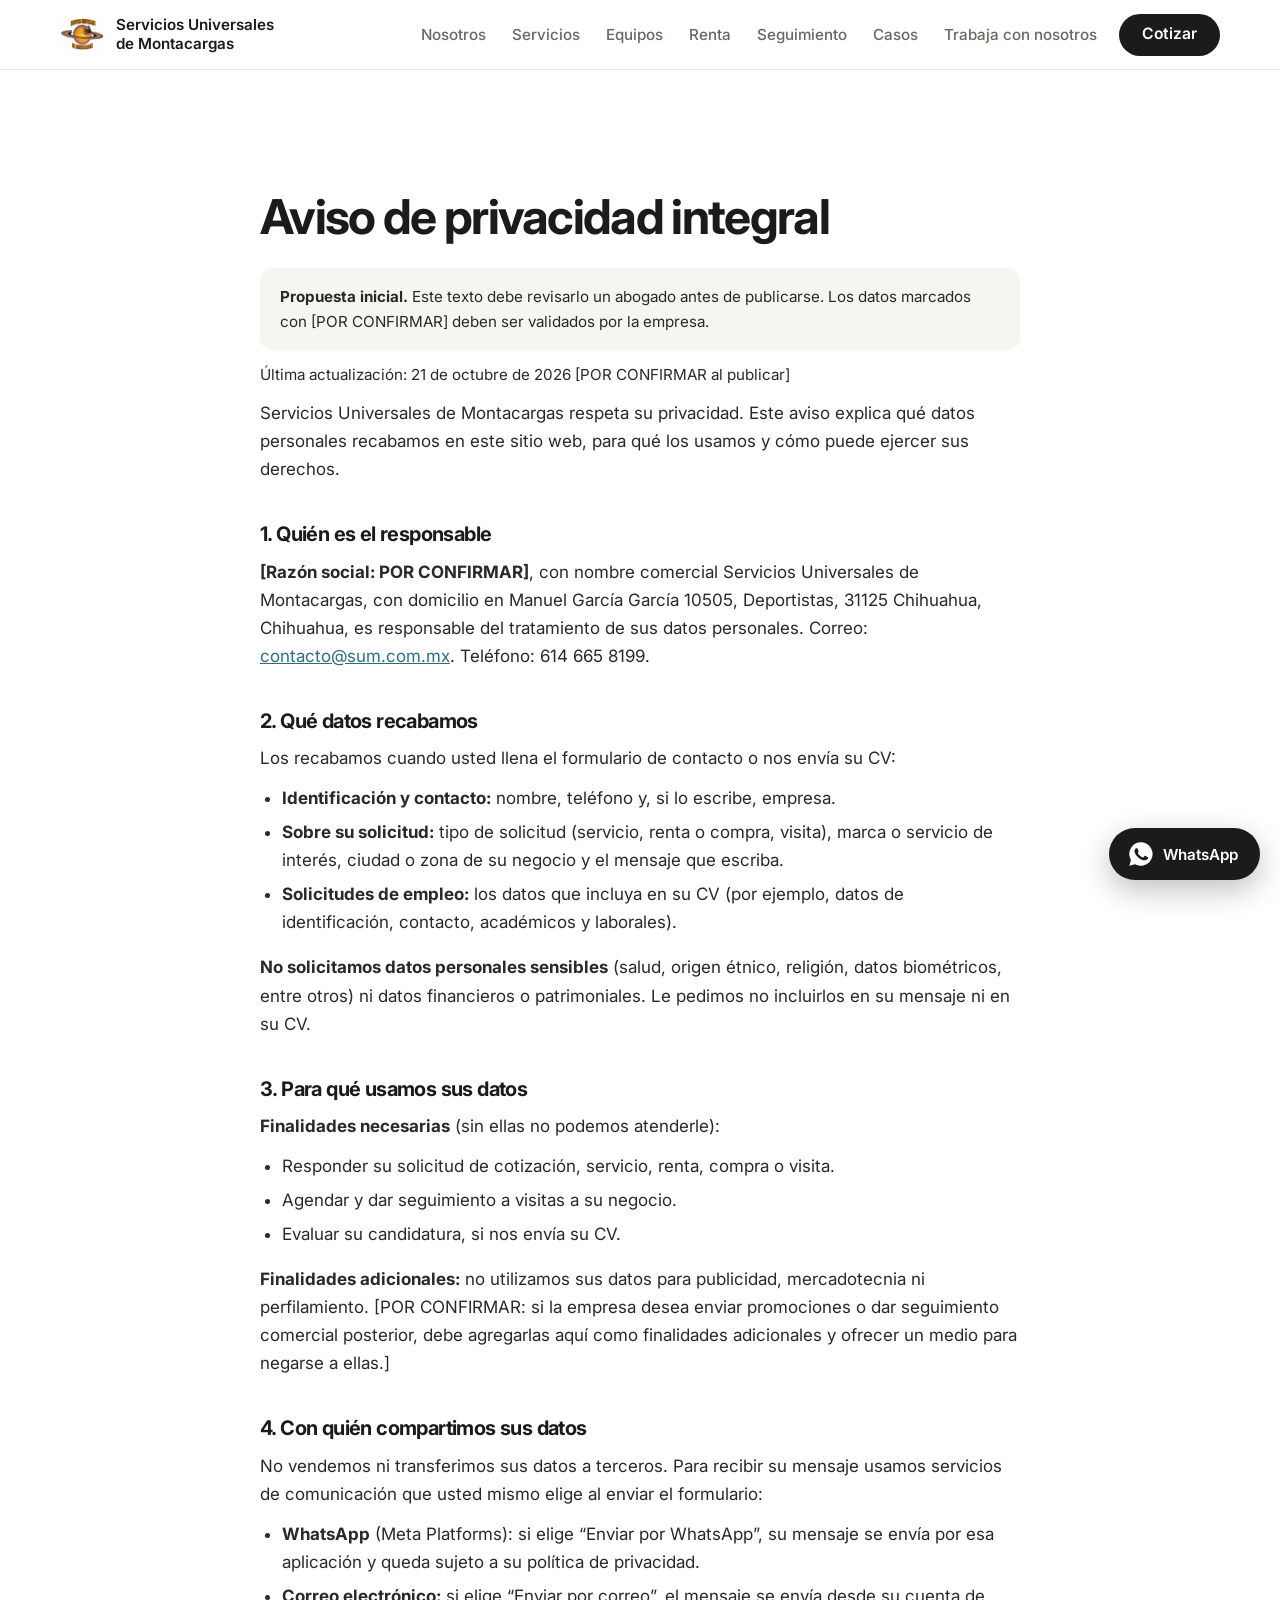
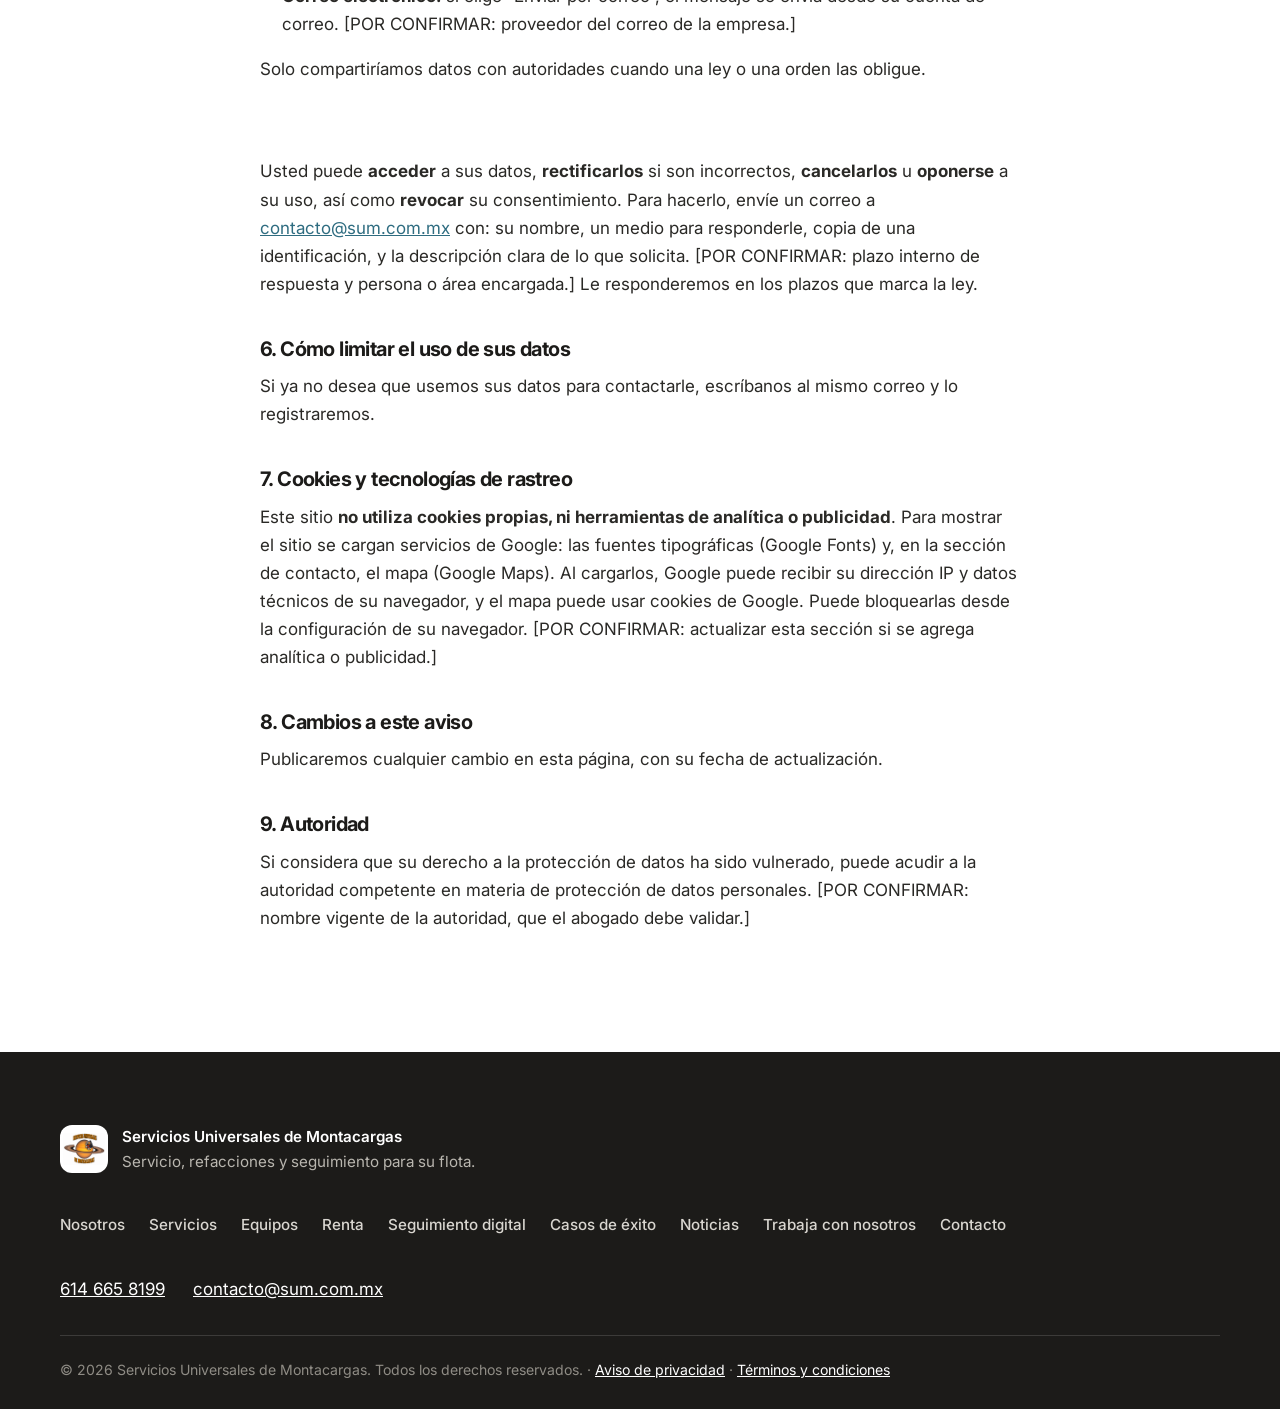
==== aviso-de-privacidad.html @ f49aa01c "Sitio de Servicios Universales de Montacargas Co-Authored-By: Claude Sonnet 5.5 <noreply@anthropic.c" ====
<!doctype html>
<html lang="es-MX">
<head>
  <meta charset="utf-8">
  <meta name="viewport" content="width=device-width, initial-scale=1">
  <title>Aviso de privacidad · Servicios Universales de Montacargas</title>
  <meta name="description" content="Aviso de privacidad">
  <meta name="theme-color" content="#2B1A0E">
  <meta name="robots" content="noindex">
  <link rel="icon" type="image/png" href="assets/favicon.png">
  <link rel="preconnect" href="https://fonts.googleapis.com">
  <link rel="preconnect" href="https://fonts.gstatic.com" crossorigin>
  <link href="https://fonts.googleapis.com/css2?family=Inter:wght@400;500;600;700;800&display=swap" rel="stylesheet">
  <link rel="stylesheet" href="styles.css">
</head>
<body>
  <a class="skip" href="#contenido">Saltar al contenido</a>

  <header class="nav" id="inicio">
    <div class="wrap nav__in">
      <a class="nav__logo" href="index.html" aria-label="Servicios Universales de Montacargas, inicio">
        <img src="assets/favicon.png" alt="" width="52" height="52">
        <span>Servicios Universales<br>de Montacargas</span>
      </a>
      <button class="nav__toggle" aria-expanded="false" aria-controls="menu">
        <span class="sr">Abrir menú</span>
        <svg width="26" height="26" viewBox="0 0 24 24" aria-hidden="true"><path d="M4 7h16M4 12h16M4 17h16" stroke="currentColor" stroke-width="2.4" stroke-linecap="round"/></svg>
      </button>
      <nav id="menu" class="nav__menu" aria-label="Principal">
        <a href="index.html#nosotros">Nosotros</a>
        <a href="index.html#servicios">Servicios</a>
        <a href="index.html#equipos">Equipos</a>
        <a href="index.html#renta">Renta</a>
        <a href="seguimiento-digital.html">Seguimiento</a>
        <a href="index.html#casos">Casos</a>
        <a href="trabaja-con-nosotros.html">Trabaja con nosotros</a>
        <a class="btn btn--accent" href="index.html#contacto">Cotizar</a>
      </nav>
    </div>
  </header>

  <main id="contenido">
    <section class="sec">
      <div class="wrap legal">
        <h1>Aviso de privacidad integral</h1>
        <p class="legal__note"><b>Propuesta inicial.</b> Este texto debe revisarlo un abogado antes de publicarse. Los datos marcados con [POR CONFIRMAR] deben ser validados por la empresa.</p>
        <p class="legal__date">Última actualización: 21 de octubre de 2026 [POR CONFIRMAR al publicar]</p>
                <p>Servicios Universales de Montacargas respeta su privacidad. Este aviso explica qué datos personales recabamos en este sitio web, para qué los usamos y cómo puede ejercer sus derechos.</p>
        <h2 class="legal__h">1. Quién es el responsable</h2>
        <p><b>[Razón social: POR CONFIRMAR]</b>, con nombre comercial Servicios Universales de Montacargas, con domicilio en Manuel García García 10505, Deportistas, 31125 Chihuahua, Chihuahua, es responsable del tratamiento de sus datos personales. Correo: <a href="mailto:contacto@sum.com.mx">contacto@sum.com.mx</a>. Teléfono: 614 665 8199.</p>
        <h2 class="legal__h">2. Qué datos recabamos</h2>
        <p>Los recabamos cuando usted llena el formulario de contacto o nos envía su CV:</p>        <ul><li><b>Identificación y contacto:</b> nombre, teléfono y, si lo escribe, empresa.</li><li><b>Sobre su solicitud:</b> tipo de solicitud (servicio, renta o compra, visita), marca o servicio de interés, ciudad o zona de su negocio y el mensaje que escriba.</li><li><b>Solicitudes de empleo:</b> los datos que incluya en su CV (por ejemplo, datos de identificación, contacto, académicos y laborales).</li></ul>        <p><b>No solicitamos datos personales sensibles</b> (salud, origen étnico, religión, datos biométricos, entre otros) ni datos financieros o patrimoniales. Le pedimos no incluirlos en su mensaje ni en su CV.</p>
        <h2 class="legal__h">3. Para qué usamos sus datos</h2>
        <p><b>Finalidades necesarias</b> (sin ellas no podemos atenderle):</p>        <ul><li>Responder su solicitud de cotización, servicio, renta, compra o visita.</li><li>Agendar y dar seguimiento a visitas a su negocio.</li><li>Evaluar su candidatura, si nos envía su CV.</li></ul>        <p><b>Finalidades adicionales:</b> no utilizamos sus datos para publicidad, mercadotecnia ni perfilamiento. [POR CONFIRMAR: si la empresa desea enviar promociones o dar seguimiento comercial posterior, debe agregarlas aquí como finalidades adicionales y ofrecer un medio para negarse a ellas.]</p>
        <h2 class="legal__h">4. Con quién compartimos sus datos</h2>
        <p>No vendemos ni transferimos sus datos a terceros. Para recibir su mensaje usamos servicios de comunicación que usted mismo elige al enviar el formulario:</p>        <ul><li><b>WhatsApp</b> (Meta Platforms): si elige “Enviar por WhatsApp”, su mensaje se envía por esa aplicación y queda sujeto a su política de privacidad.</li><li><b>Correo electrónico:</b> si elige “Enviar por correo”, el mensaje se envía desde su cuenta de correo. [POR CONFIRMAR: proveedor del correo de la empresa.]</li></ul>        <p>Solo compartiríamos datos con autoridades cuando una ley o una orden las obligue.</p>
        <h2 class="legal__h">5. Sus derechos (ARCO) y cómo ejercerlos</h2>
        <p>Usted puede <b>acceder</b> a sus datos, <b>rectificarlos</b> si son incorrectos, <b>cancelarlos</b> u <b>oponerse</b> a su uso, así como <b>revocar</b> su consentimiento. Para hacerlo, envíe un correo a <a href="mailto:contacto@sum.com.mx">contacto@sum.com.mx</a> con: su nombre, un medio para responderle, copia de una identificación, y la descripción clara de lo que solicita. [POR CONFIRMAR: plazo interno de respuesta y persona o área encargada.] Le responderemos en los plazos que marca la ley.</p>
        <h2 class="legal__h">6. Cómo limitar el uso de sus datos</h2>
        <p>Si ya no desea que usemos sus datos para contactarle, escríbanos al mismo correo y lo registraremos.</p>
        <h2 class="legal__h">7. Cookies y tecnologías de rastreo</h2>
        <p>Este sitio <b>no utiliza cookies propias, ni herramientas de analítica o publicidad</b>. Para mostrar el sitio se cargan servicios de Google: las fuentes tipográficas (Google Fonts) y, en la sección de contacto, el mapa (Google Maps). Al cargarlos, Google puede recibir su dirección IP y datos técnicos de su navegador, y el mapa puede usar cookies de Google. Puede bloquearlas desde la configuración de su navegador. [POR CONFIRMAR: actualizar esta sección si se agrega analítica o publicidad.]</p>
        <h2 class="legal__h">8. Cambios a este aviso</h2>
        <p>Publicaremos cualquier cambio en esta página, con su fecha de actualización.</p>
        <h2 class="legal__h">9. Autoridad</h2>
        <p>Si considera que su derecho a la protección de datos ha sido vulnerado, puede acudir a la autoridad competente en materia de protección de datos personales. [POR CONFIRMAR: nombre vigente de la autoridad, que el abogado debe validar.]</p>
      </div>
    </section>
  </main>

  <footer class="foot">
    <div class="wrap foot__in">
      <a class="foot__brand" href="index.html" aria-label="Volver al inicio">
        <img src="assets/favicon.png" alt="" width="56" height="56">
        <p><b>Servicios Universales de Montacargas</b><br>Servicio, refacciones y seguimiento para su flota.</p>
      </a>
      <nav aria-label="Pie de página">
        <a href="index.html#nosotros">Nosotros</a>
        <a href="index.html#servicios">Servicios</a>
        <a href="index.html#equipos">Equipos</a>
        <a href="index.html#renta">Renta</a>
        <a href="seguimiento-digital.html">Seguimiento digital</a>
        <a href="index.html#casos" data-sample>Casos de éxito</a>
        <a href="index.html#noticias" data-sample>Noticias</a>
        <a href="trabaja-con-nosotros.html">Trabaja con nosotros</a>
        <a href="index.html#contacto">Contacto</a>
      </nav>
    </div>
    <ul class="wrap foot__contact">
      <li><a data-tel href="index.html#contacto">614 665 8199</a></li>
      <li><a data-email href="index.html#contacto">contacto@sum.com.mx</a></li>
    </ul>
    <p class="wrap foot__copy">© <span id="year"></span> Servicios Universales de Montacargas. Todos los derechos reservados. · <a href="aviso-de-privacidad.html">Aviso de privacidad</a> · <a href="terminos.html">Términos y condiciones</a></p>
  </footer>

  <a data-wa class="wa" href="index.html#contacto" target="_blank" rel="noopener" aria-label="Escribir por WhatsApp">
    <svg viewBox="0 0 24 24" width="28" height="28" aria-hidden="true"><path fill="currentColor" d="M12 2a10 10 0 0 0-8.6 15.1L2 22l5-1.3A10 10 0 1 0 12 2zm5.2 14.2c-.2.6-1.2 1.2-1.7 1.2-.5.1-1 .2-3.3-.7-2.8-1.2-4.6-4-4.7-4.2-.1-.2-1.1-1.5-1.1-2.8s.7-2 .9-2.3c.2-.3.5-.3.7-.3h.5c.2 0 .4 0 .6.5l.8 2c.1.2.1.4 0 .5l-.4.6c-.1.2-.3.3-.1.6.2.3.8 1.3 1.7 2.1 1.2 1 2.1 1.3 2.4 1.5.3.1.5.1.6-.1l.9-1.1c.2-.3.4-.2.6-.1l1.9.9c.3.1.5.2.5.3.1.2.1.8-.1 1.4z"/></svg>
    <span>WhatsApp</span>
  </a>

  <script src="script.js"></script>
</body>
</html>
---- styles.css ----
/* Servicios Universales de Montacargas: minimalist theme.
   One neutral scale, one dark surface, orange as the single highlight. */
:root {
  --ink: #1C1B19;
  --text: #2A2926;
  --muted: #6A6761;
  --line: #E9E7E2;
  --bg: #FFFFFF;
  --soft: #F6F5F2;
  --brand: #EC9A3C;
  --brand-light: #F6D3A4;
  --brand-deep: #A6521B;
  --accent: #2E6C80;
  --accent-deep: #1F4D5C;
  --accent-bg: #DDEBF0;
  --field-border: #C9C5BD;
  --danger-text: #B3263F;
  --radius: 20px;
  --radius-sm: 12px;
  --shadow: 0 1px 2px rgba(28, 27, 25, .04), 0 12px 32px rgba(28, 27, 25, .06);
}

*, *::before, *::after { box-sizing: border-box; }
[hidden] { display: none !important; }
html { scroll-behavior: smooth; scroll-padding-top: 88px; }
body {
  margin: 0;
  font: 400 17px/1.65 Inter, system-ui, sans-serif;
  color: var(--text);
  background: var(--bg);
  -webkit-font-smoothing: antialiased;
}
img { max-width: 100%; height: auto; display: block; }
a { color: var(--accent); }
h1, h2, h3 { font-family: Inter, system-ui, sans-serif; font-weight: 700; line-height: 1.12; letter-spacing: -.02em; margin: 0; color: var(--ink); }
h1 { font-size: clamp(2.5rem, 6vw, 4.5rem); letter-spacing: -.035em; }
h2 { font-size: clamp(1.9rem, 3.8vw, 2.9rem); letter-spacing: -.03em; }
h3 { font-size: 1.15rem; letter-spacing: -.01em; }
p { margin: 0; }
.wrap { width: min(1160px, 100% - 48px); margin-inline: auto; }
.sr { position: absolute; width: 1px; height: 1px; overflow: hidden; clip: rect(0 0 0 0); white-space: nowrap; }
.skip { position: absolute; left: -999px; top: 8px; background: var(--ink); color: #fff; padding: 12px 16px; border-radius: 999px; z-index: 100; }
.skip:focus { left: 8px; }
:focus-visible { outline: 2px solid var(--accent); outline-offset: 3px; }

/* Buttons */
.btn {
  display: inline-flex; align-items: center; justify-content: center; gap: 8px;
  min-height: 48px; padding: 12px 26px; border-radius: 999px;
  font: 600 .98rem/1.2 Inter, sans-serif; text-decoration: none; text-align: center;
  border: 1.5px solid transparent; cursor: pointer; transition: background .2s, color .2s, border-color .2s;
}
.btn--accent { background: var(--ink); color: #fff; }
.btn--accent:hover { background: #3A3834; }
.btn--brand { background: var(--brand); color: var(--ink); }
.btn--brand:hover { background: var(--brand-light); }
.btn--ghost { background: transparent; color: var(--ink); border-color: var(--field-border); }
.btn--ghost:hover { border-color: var(--ink); }
.btn--ink { background: var(--ink); color: #fff; }
.btn--sm { min-height: 42px; padding: 8px 20px; font-size: .92rem; }
.btn--lg { min-height: 56px; padding: 14px 32px; font-size: 1.02rem; }
.btn--block { width: 100%; }

/* Top banner */
.topbar { background: var(--ink); color: #fff; }
.topbar__in { display: flex; align-items: center; justify-content: space-between; gap: 10px 24px; flex-wrap: wrap; padding-block: 10px; }
.topbar p { font-size: .9rem; line-height: 1.4; color: #D9D6D0; }
.topbar b { color: #fff; font-weight: 600; }

/* Nav */
.nav { position: sticky; top: 0; z-index: 50; background: rgba(255, 255, 255, .88); backdrop-filter: saturate(1.4) blur(14px); -webkit-backdrop-filter: saturate(1.4) blur(14px); border-bottom: 1px solid var(--line); }
.nav__in { display: flex; align-items: center; justify-content: space-between; gap: 16px; padding-block: 12px; }
.nav__logo { display: flex; align-items: center; gap: 12px; text-decoration: none; color: var(--ink); font: 600 .95rem/1.2 Inter, sans-serif; white-space: nowrap; }
.nav__logo img { width: 44px; height: 44px; object-fit: contain; }
.nav__menu { display: flex; align-items: center; gap: 2px; }
.nav__menu a { white-space: nowrap; }
.nav__menu a:not(.btn) { color: var(--muted); text-decoration: none; font-weight: 500; font-size: .95rem; padding: 10px 12px; border-radius: 999px; transition: color .2s, background .2s; }
.nav__menu a:not(.btn):hover { color: var(--ink); background: var(--soft); }
.nav__menu a[aria-current="page"]:not(.btn) { color: var(--ink); background: var(--soft); }
.nav__menu .btn { margin-left: 8px; min-height: 42px; padding: 8px 22px; }
.nav__toggle { display: none; width: 46px; height: 46px; align-items: center; justify-content: center; background: transparent; border: 1px solid var(--line); border-radius: 999px; color: var(--ink); cursor: pointer; }

/* Eyebrow */
.eyebrow { font: 600 .78rem/1 Inter, sans-serif; letter-spacing: .14em; text-transform: uppercase; color: var(--brand-deep); margin-bottom: 18px; }
.eyebrow--deep { color: var(--brand-deep); }
.eyebrow--light { color: var(--brand-light); }

/* Hero */
.hero { background: var(--bg); padding: 96px 0 72px; }
.hero__in { display: grid; grid-template-columns: minmax(0, 1fr); gap: 72px; }
.hero__text { max-width: 52rem; min-width: 0; }
.lead { font-size: 1.25rem; color: var(--muted); margin-top: 24px; max-width: 36em; line-height: 1.55; }
.hero__cta { display: flex; flex-wrap: wrap; gap: 12px; margin-top: 36px; }

/* Client logos carousel (endless marquee) */
.car { min-width: 0; }
.car__title { font: 500 .85rem/1 Inter, sans-serif; color: var(--muted); margin-bottom: 20px; }
.car__frame { overflow: hidden; -webkit-mask-image: linear-gradient(90deg, transparent, #000 8%, #000 92%, transparent); mask-image: linear-gradient(90deg, transparent, #000 8%, #000 92%, transparent); }
.car__track { list-style: none; margin: 0; padding: 0; display: flex; width: max-content; animation: car-scroll 40s linear infinite; }
.car__item { flex: none; width: 220px; height: 96px; display: grid; place-items: center; padding: 8px 28px; }
.car__item img { max-height: 72px; max-width: 100%; width: auto; object-fit: contain; }
@keyframes car-scroll { to { transform: translateX(-50%); } }

/* Sections */
.sec { padding: 120px 0; }
.sec--tint { background: var(--soft); }
.sec--accent { background: var(--accent-deep); color: #fff; }
.sec--accent h1, .sec--accent h2 { color: #fff; }
.sec--ink { background: var(--ink); color: #fff; }
.sec--ink h2 { color: #fff; }
.sec__intro { margin-top: 18px; color: var(--muted); max-width: 40em; font-size: 1.1rem; }
.sec--accent .sec__intro, .sec--ink .sec__intro { color: #D9D6D0; }
.page-hero { padding-block: 112px; }
.page-hero h1 { margin-bottom: 20px; }

/* Cards */
.cards { display: grid; grid-template-columns: repeat(3, 1fr); gap: 20px; margin-top: 56px; }
.cards--3 { grid-template-columns: repeat(3, 1fr); }
.cards--4 { grid-template-columns: repeat(4, 1fr); }
.card { background: var(--soft); border-radius: var(--radius); padding: 32px; display: flex; flex-direction: column; gap: 12px; }
.sec--tint .card { background: var(--bg); }
.card p { color: var(--muted); font-size: 1rem; }
.card__ico { width: 48px; height: 48px; border-radius: 50%; background: var(--bg); color: var(--ink); display: grid; place-items: center; margin-bottom: 8px; box-shadow: 0 0 0 1px var(--line); }
.sec--tint .card__ico { background: var(--soft); }
.card__ico svg { width: 24px; height: 24px; }
.card--cta { background: var(--ink); justify-content: center; align-items: flex-start; }
.sec--tint .card--cta { background: var(--ink); }
.card--cta h3 { color: #fff; }
.card--cta p { color: #D9D6D0; }
.card--cta .btn { background: #fff; color: var(--ink); margin-top: 8px; }
.card__link { margin-top: auto; padding-top: 8px; font-weight: 600; font-size: .95rem; color: var(--ink); text-decoration: none; }
.card__link:hover { color: var(--brand-deep); }

.steps { list-style: none; padding: 0; margin: 56px 0 0; display: grid; grid-template-columns: repeat(3, 1fr); gap: 20px; }
.steps li { background: var(--bg); border-radius: var(--radius); padding: 32px; }
.sec:not(.sec--tint) .steps li { background: var(--soft); }
.steps h3 { margin-top: 4px; }
.steps p { color: var(--muted); margin-top: 8px; font-size: 1rem; }
.steps__n { display: inline-grid; place-items: center; width: 40px; height: 40px; border-radius: 50%; background: var(--ink); color: #fff; font: 600 1rem Inter, sans-serif; margin-bottom: 20px; }

.split { display: grid; grid-template-columns: 1.1fr .9fr; gap: 72px; align-items: center; }
.ticks { list-style: none; padding: 0; margin: 28px 0 0; display: grid; gap: 14px; }
.ticks li { padding-left: 34px; position: relative; font-weight: 500; }
.ticks li::before { content: ""; position: absolute; left: 0; top: 2px; width: 22px; height: 22px; border-radius: 50%; background: var(--brand) url("data:image/svg+xml,%3Csvg xmlns='http://www.w3.org/2000/svg' viewBox='0 0 24 24'%3E%3Cpath d='M6 12.5l4 4 8-9' fill='none' stroke='%231C1B19' stroke-width='3' stroke-linecap='round' stroke-linejoin='round'/%3E%3C/svg%3E") center/14px no-repeat; }
.ticks--num { counter-reset: n; }
.ticks--num li { counter-increment: n; color: #fff; }
.ticks--num li::before { content: counter(n); background-image: none; display: grid; place-items: center; color: var(--ink); font: 700 .8rem Inter, sans-serif; }

/* Phone mockup (mirrors the app's real UI) */
.phone { justify-self: center; width: 280px; background: var(--ink); border-radius: 40px; padding: 10px; box-shadow: 0 24px 60px rgba(0, 0, 0, .25); }
.phone__screen { background: var(--soft); border-radius: 31px; overflow: hidden; color: var(--text); min-height: 440px; display: flex; flex-direction: column; }
.phone__head { background: #fff; padding: 22px 18px 12px; display: flex; flex-direction: column; }
.phone__head small { color: var(--accent); font-weight: 600; font-size: .75rem; }
.phone__head b { font: 700 1.4rem Inter, sans-serif; color: var(--ink); }
.phone__row { margin: 10px 14px 0; background: #fff; border-radius: 14px; padding: 10px; display: flex; gap: 10px; align-items: center; }
.phone__row i { width: 36px; height: 36px; border-radius: 10px; background: var(--accent-bg); flex: none; }
.phone__row div { display: flex; flex-direction: column; line-height: 1.25; }
.phone__row b { font-size: .9rem; color: var(--ink); }
.phone__row small { color: var(--muted); font-size: .78rem; }
.phone__nav { margin: auto 12px 12px; background: #fff; border-radius: 18px; padding: 6px; display: grid; grid-template-columns: repeat(4, 1fr); gap: 4px; }
.phone__nav span { text-align: center; font-size: .68rem; font-weight: 600; padding: 8px 0; border-radius: 12px; color: #6B6460; }
.phone__nav .on { background: var(--accent-bg); color: var(--accent); }
.phone--sm { width: 220px; margin: 0 0 -90px; align-self: end; }
.phone--sm .phone__screen { min-height: 230px; }

/* Trust band */
.band { background: var(--ink); color: #fff; padding: 96px 0; }
.band__head h2 { color: #fff; }
.band__in { list-style: none; margin-block: 0; padding: 56px 0 0; display: grid; grid-template-columns: repeat(4, 1fr); gap: 32px; }
.band__in li { display: flex; flex-direction: column; gap: 8px; border-top: 1px solid rgba(255, 255, 255, .18); padding-top: 24px; }
.band__in strong { font: 600 1.1rem/1.3 Inter, sans-serif; color: #fff; }
.band__in span { font-size: .95rem; color: #B9B6AF; }

/* About */
.about { display: grid; grid-template-columns: 1.2fr .8fr; gap: 72px; align-items: center; }
.about .sec__intro + .sec__intro { margin-top: 16px; }
.facts { list-style: none; margin: 0; padding: 0; display: grid; gap: 14px; }
.facts li { background: var(--bg); border-radius: var(--radius); padding: 22px 26px; display: grid; grid-template-columns: 84px 1fr; align-items: center; gap: 18px; }
.facts b { font: 700 2.8rem/1 Inter, sans-serif; letter-spacing: -.03em; color: var(--ink); text-align: center; }
.facts span { color: var(--muted); font-weight: 500; line-height: 1.4; font-size: 1rem; }
.mvv { display: grid; grid-template-columns: repeat(3, 1fr); gap: 20px; margin-top: 88px; }
.mvv article { background: var(--bg); border-radius: var(--radius); padding: 32px; }
.mvv p, .mvv li { color: var(--muted); margin-top: 10px; font-size: 1rem; }
.mvv ul { margin: 0; padding-left: 20px; }

/* Brands */
.prods { display: grid; grid-template-columns: repeat(4, 1fr); gap: 20px; margin-top: 56px; }
.prod { background: var(--soft); border-radius: var(--radius); overflow: hidden; display: flex; flex-direction: column; }
.prod__media { aspect-ratio: 4 / 3; background: var(--line); display: grid; place-items: center; overflow: hidden; }
.prod__media img { width: 100%; height: 100%; object-fit: cover; }
.prod__ph { display: grid; place-items: center; gap: 8px; color: var(--muted); font-size: .85rem; font-weight: 500; text-align: center; padding: 12px; }
.prod__ph svg { width: 64px; height: 64px; color: var(--field-border); }
.prod__body { padding: 22px; display: flex; flex-direction: column; gap: 12px; flex: 1; }
.prod__body p { color: var(--muted); font-size: .95rem; }
.prod__body .btn { margin-top: auto; background: var(--bg); color: var(--ink); border-color: var(--line); }
.prod__body .btn:hover { border-color: var(--ink); }
.prod--cta { background: var(--ink); }
.prod--cta h3 { color: #fff; }
.prod--cta p { color: #D9D6D0; }
.prod--cta .btn { background: #fff; border-color: #fff; }

.fit { margin-top: 20px; display: grid; grid-template-columns: auto 1fr auto; gap: 20px 32px; align-items: center; background: var(--ink); color: #fff; padding: 36px 40px; border-radius: 28px; }
.fit__ico { width: 56px; height: 56px; border-radius: 50%; display: grid; place-items: center; background: var(--brand); color: var(--ink); }
.fit__ico svg { width: 30px; height: 30px; }
.fit__text { font: 600 clamp(1.25rem, 2.6vw, 1.75rem)/1.3 Inter, sans-serif; letter-spacing: -.02em; }
.fit__text em { font-style: normal; color: var(--brand); }

/* Seguimiento: anuncio en el inicio */
.sec--promo { padding-block: 40px 120px; }
.promo { display: grid; grid-template-columns: 1fr auto; gap: 32px; align-items: center; background: var(--accent-deep); color: #fff; text-decoration: none; padding: 56px 64px; border-radius: 32px; overflow: hidden; transition: background .2s; }
.promo:hover { background: #18404D; }
.promo h2 { color: #fff; }
.promo p:not(.eyebrow) { margin: 16px 0 28px; max-width: 34em; color: #D5E4EA; }
.visit-cta { margin-top: 56px; display: flex; align-items: center; justify-content: space-between; gap: 20px; flex-wrap: wrap; background: var(--soft); border-radius: var(--radius); padding: 28px 32px; }

/* Posts, jobs, map */
.grid3 { display: grid; grid-template-columns: repeat(3, 1fr); gap: 20px; margin-top: 56px; }
.post { background: var(--soft); border-radius: var(--radius); overflow: hidden; display: flex; flex-direction: column; }
.sec--tint .post { background: var(--bg); }
.post__img { aspect-ratio: 16 / 9; background: linear-gradient(135deg, var(--accent-bg), var(--brand-light)); }
.post__body { padding: 26px; display: flex; flex-direction: column; gap: 10px; }
.post time { font-size: .85rem; font-weight: 500; color: var(--muted); }
.post p { color: var(--muted); font-size: .98rem; }
.post .result { color: var(--ink); }
.jobs { list-style: none; margin: 0; padding: 0; display: grid; gap: 12px; }
.jobs li { display: flex; flex-direction: column; background: var(--soft); border-radius: var(--radius-sm); padding: 20px 24px; }
.jobs small { color: var(--muted); }
.map { margin-top: 72px; border-radius: var(--radius); overflow: hidden; }
.map iframe { display: block; width: 100%; height: 380px; border: 0; }

/* Contact + form */
.contact { display: grid; grid-template-columns: 1fr 1fr; gap: 72px; align-items: start; }
.info { list-style: none; padding: 0; margin: 36px 0 0; display: grid; gap: 22px; }
.info li { display: flex; flex-direction: column; gap: 2px; }
.info span { font: 600 .75rem Inter, sans-serif; letter-spacing: .12em; text-transform: uppercase; color: var(--muted); }
.info b[data-hours] { white-space: pre-line; }
.info a, .info b { font-weight: 500; font-size: 1.08rem; color: var(--ink); }
.form { background: var(--bg); border-radius: 28px; padding: 36px; box-shadow: var(--shadow); display: grid; gap: 18px; }
.field label { display: block; font-weight: 500; color: var(--ink); margin-bottom: 6px; font-size: .95rem; }
.opt { font-weight: 400; color: var(--muted); }
.field input, .field select, .field textarea {
  width: 100%; font: inherit; color: var(--text); background: var(--bg);
  border: 1px solid var(--field-border); border-radius: var(--radius-sm); padding: 12px 16px; min-height: 50px;
}
.field textarea { resize: vertical; }
.field input:focus, .field select:focus, .field textarea:focus { outline: none; border-color: var(--ink); box-shadow: 0 0 0 3px var(--soft); }
.field.invalid input, .field.invalid textarea { border-color: var(--danger-text); }
.err { color: var(--danger-text); font-weight: 500; font-size: .92rem; margin-top: 6px; }
.modes { border: 0; margin: 0; padding: 0; display: grid; grid-template-columns: repeat(3, 1fr); gap: 8px; min-width: 0; }
.modes legend { font-weight: 500; color: var(--ink); margin-bottom: 8px; padding: 0; font-size: .95rem; }
.mode { position: relative; display: block; cursor: pointer; }
.mode input { position: absolute; opacity: 0; inset: 0; }
.mode span { display: flex; flex-direction: column; gap: 2px; height: 100%; padding: 14px; border: 1px solid var(--field-border); border-radius: var(--radius-sm); background: var(--bg); transition: border-color .2s, background .2s; }
.mode b { font: 600 .92rem/1.25 Inter, sans-serif; color: var(--ink); }
.mode small { font-size: .78rem; line-height: 1.3; color: var(--muted); }
.mode input:checked + span { border-color: var(--ink); background: var(--soft); box-shadow: inset 0 0 0 1px var(--ink); }
.mode input:focus-visible + span { outline: 2px solid var(--accent); outline-offset: 2px; }
.form__alt { text-align: center; color: var(--muted); font-size: .95rem; }
.form__privacy { font-size: .85rem; color: var(--muted); line-height: 1.5; }

/* Footer */
.foot { background: var(--ink); color: #fff; padding: 72px 0 28px; }
.foot__in { display: flex; justify-content: space-between; gap: 32px; flex-wrap: wrap; align-items: center; }
.foot__brand { color: inherit; text-decoration: none; display: flex; gap: 14px; align-items: center; }
.foot__brand img { width: 48px; height: 48px; object-fit: contain; background: #fff; border-radius: 12px; padding: 3px; }
.foot__brand p { font-size: .95rem; color: #B9B6AF; }
.foot__brand b { color: #fff; font-weight: 600; }
.foot nav { display: flex; gap: 6px 24px; flex-wrap: wrap; }
.foot nav a { color: #D9D6D0; text-decoration: none; font-weight: 500; font-size: .95rem; padding: 6px 0; }
.foot nav a:hover { color: #fff; }
.foot__contact { list-style: none; margin-block: 32px 0; padding: 0; display: flex; flex-wrap: wrap; gap: 8px 28px; }
.foot__contact a, .foot__copy a { color: #fff; }
.foot__copy { margin-top: 32px; padding-top: 22px; border-top: 1px solid rgba(255, 255, 255, .14); font-size: .88rem; color: #8F8C85; }

/* Floating WhatsApp */
.wa { position: fixed; right: 20px; bottom: 20px; z-index: 60; display: inline-flex; align-items: center; gap: 8px; min-height: 52px; padding: 0 22px 0 18px; border-radius: 999px; background: var(--ink); color: #fff; font: 600 .95rem Inter, sans-serif; text-decoration: none; box-shadow: 0 10px 30px rgba(28, 27, 25, .28); transition: background .2s; }
.wa:hover { background: #3A3834; }

/* Legal pages */
.legal { max-width: 760px; }
.legal h1 { margin-bottom: 24px; font-size: clamp(2rem, 4vw, 3rem); }
.legal__note { background: var(--soft); border-radius: var(--radius-sm); padding: 16px 20px; font-size: .95rem; }
.legal__date { margin-top: 16px; color: var(--muted); font-size: .95rem; }
.legal__h { font-size: 1.25rem; margin-top: 40px; }
.legal p, .legal ul { margin-top: 12px; color: var(--text); }
.legal ul { padding-left: 22px; display: grid; gap: 6px; }

/* Scroll reveal: only when JS is running */
.js .reveal { opacity: 0; transform: translateY(18px); transition: opacity .7s ease, transform .7s ease; }
.js .reveal.in { opacity: 1; transform: none; }

/* Responsive */
@media (max-width: 1180px) {
  .nav__toggle { display: inline-flex; }
  .nav__menu { display: none; position: absolute; left: 0; right: 0; top: 100%; background: #fff; flex-direction: column; align-items: stretch; gap: 2px; padding: 12px 24px 24px; border-bottom: 1px solid var(--line); box-shadow: 0 16px 32px rgba(28, 27, 25, .08); }
  .nav__menu.open { display: flex; }
  .nav__menu .btn { margin: 8px 0 0; }
}
@media (max-width: 960px) {
  .split, .contact, .about { grid-template-columns: 1fr; gap: 48px; }
  .promo { grid-template-columns: 1fr; padding: 40px 32px; }
  .phone--sm { display: none; }
  .fit { grid-template-columns: auto 1fr; padding: 28px; }
  .fit .btn { grid-column: 1 / -1; }
  .cards, .cards--3, .steps, .mvv, .grid3 { grid-template-columns: 1fr 1fr; }
  .cards--4 { grid-template-columns: 1fr 1fr; }
  .prods { grid-template-columns: 1fr 1fr; }
  .band__in { grid-template-columns: 1fr 1fr; }
  .sec { padding: 88px 0; }
}
@media (max-width: 760px) {
  .modes { grid-template-columns: 1fr; }
  .cards, .cards--3, .cards--4, .steps, .mvv, .grid3, .prods, .band__in { grid-template-columns: 1fr; }
  .car__item { width: 170px; }
  .sec { padding: 64px 0; }
  .hero { padding: 56px 0 48px; }
  .hero__in { gap: 48px; }
  .band { padding: 64px 0; }
  .form { padding: 24px; }
  .wa span { display: none; }
  .wa { padding: 0; width: 52px; justify-content: center; }
}
@media (prefers-reduced-motion: reduce) {
  html { scroll-behavior: auto; }
  .btn, .nav__menu a, .mode span { transition: none; }
  .car__frame { overflow-x: auto; -webkit-mask-image: none; mask-image: none; }
  .car__track { animation: none; }
}
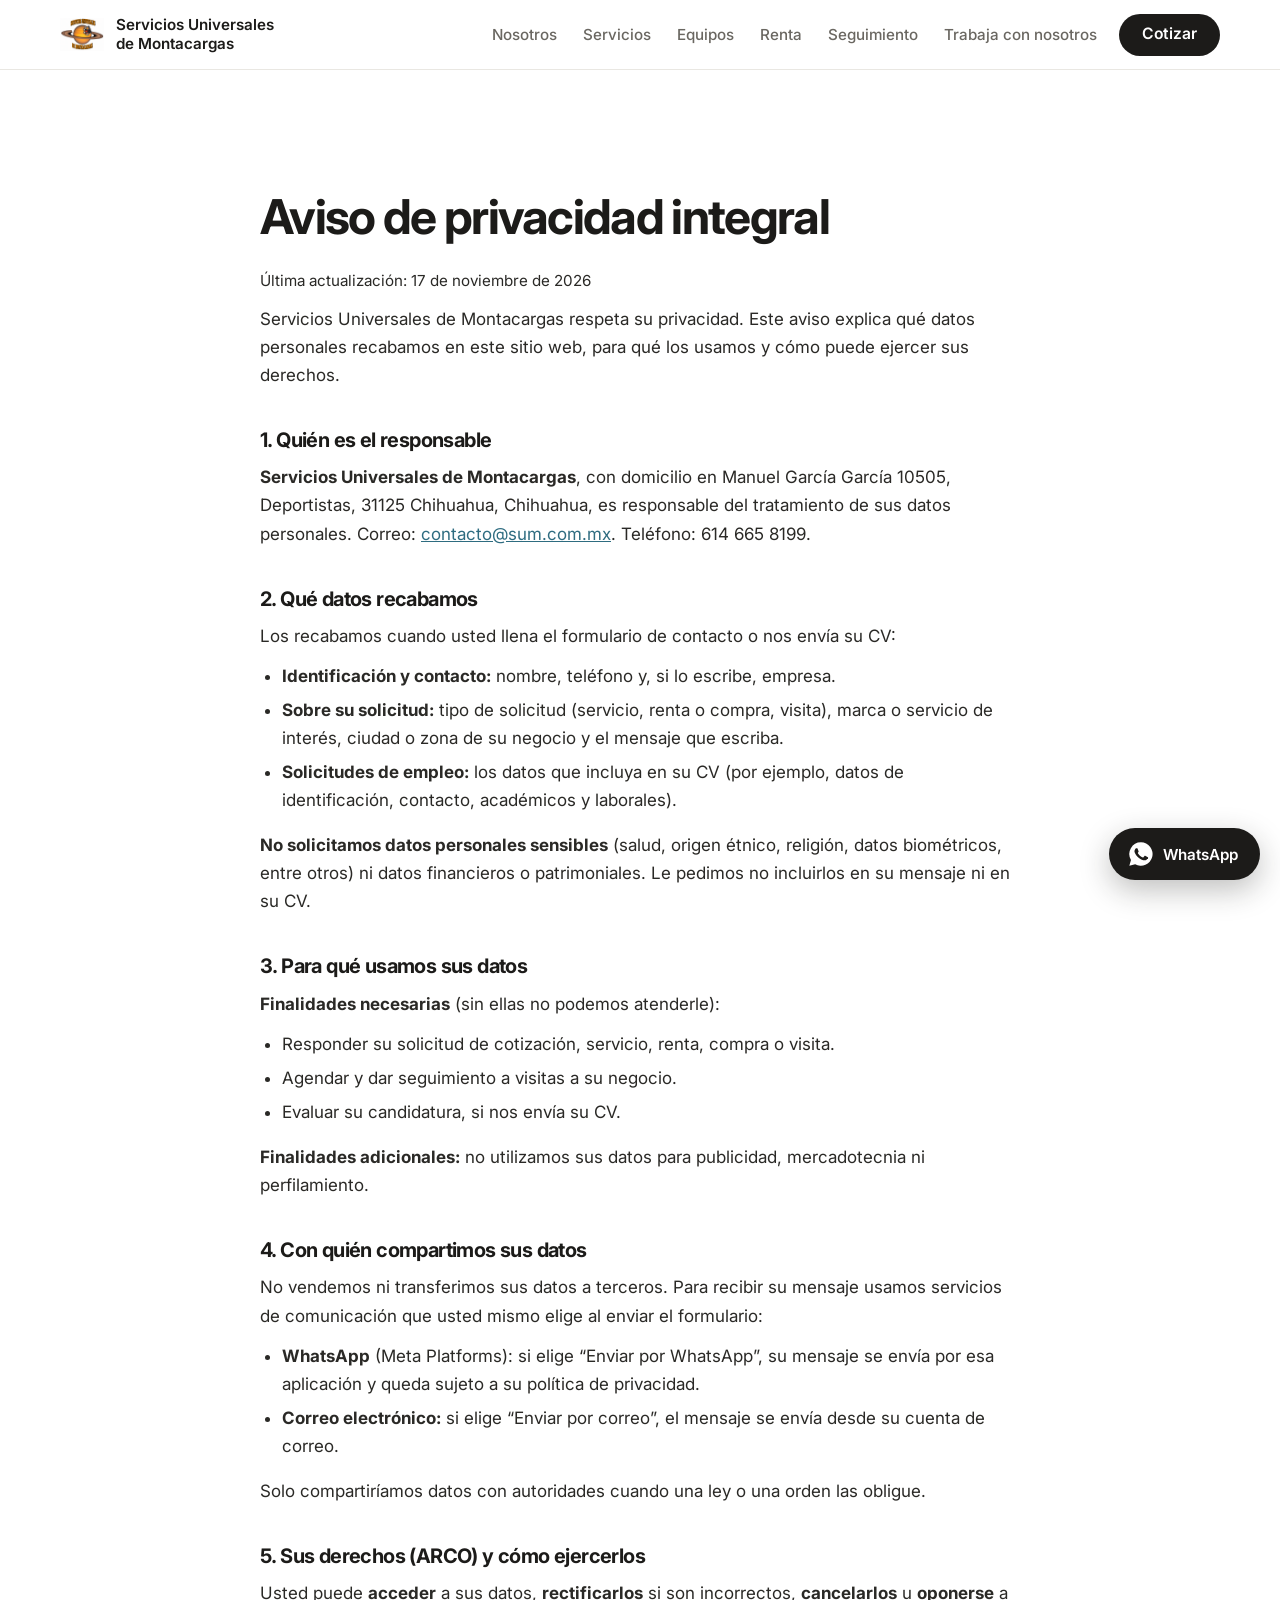
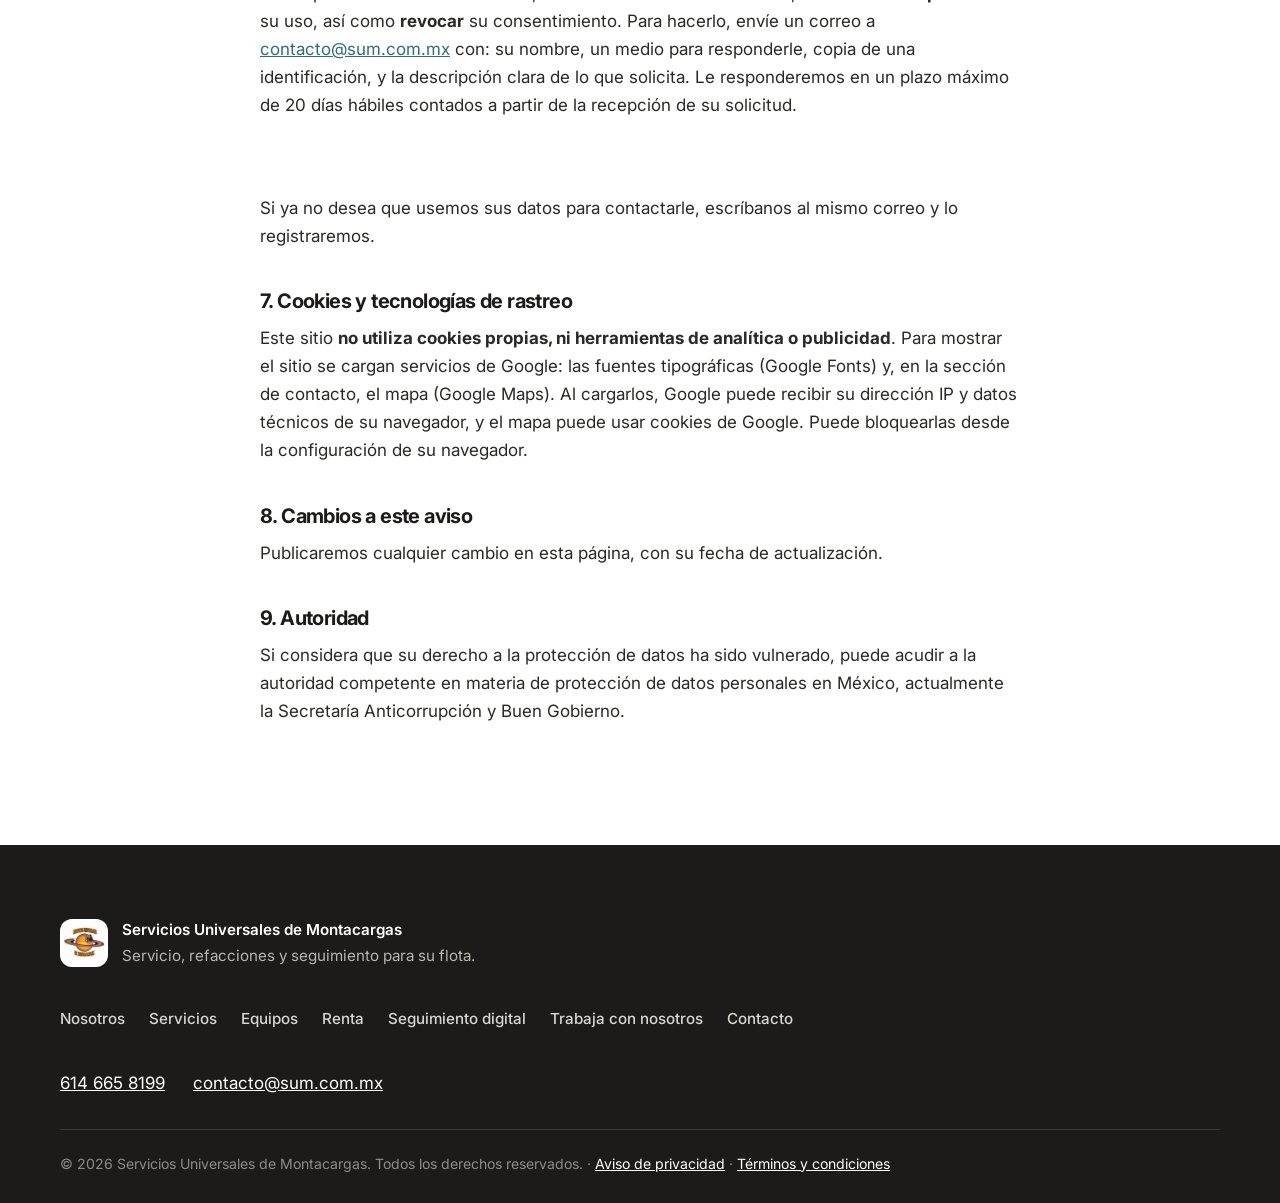
==== commit 7d6e218b: "Preparar sitio para produccion: quitar Capacitacion, ajustar boton, textos legales, indexacion y ocu" ====
--- a/aviso-de-privacidad.html
+++ b/aviso-de-privacidad.html
@@ -6,7 +6,6 @@
   <title>Aviso de privacidad · Servicios Universales de Montacargas</title>
   <meta name="description" content="Aviso de privacidad">
   <meta name="theme-color" content="#2B1A0E">
-  <meta name="robots" content="noindex">
   <link rel="icon" type="image/png" href="assets/favicon.png">
   <link rel="preconnect" href="https://fonts.googleapis.com">
   <link rel="preconnect" href="https://fonts.gstatic.com" crossorigin>
@@ -32,7 +31,7 @@
         <a href="index.html#equipos">Equipos</a>
         <a href="index.html#renta">Renta</a>
         <a href="seguimiento-digital.html">Seguimiento</a>
-        <a href="index.html#casos">Casos</a>
+        <a href="index.html#casos" data-sample>Casos</a>
         <a href="trabaja-con-nosotros.html">Trabaja con nosotros</a>
         <a class="btn btn--accent" href="index.html#contacto">Cotizar</a>
       </nav>
@@ -43,27 +42,26 @@
     <section class="sec">
       <div class="wrap legal">
         <h1>Aviso de privacidad integral</h1>
-        <p class="legal__note"><b>Propuesta inicial.</b> Este texto debe revisarlo un abogado antes de publicarse. Los datos marcados con [POR CONFIRMAR] deben ser validados por la empresa.</p>
-        <p class="legal__date">Última actualización: 21 de octubre de 2026 [POR CONFIRMAR al publicar]</p>
+        <p class="legal__date">Última actualización: 17 de noviembre de 2026</p>
                 <p>Servicios Universales de Montacargas respeta su privacidad. Este aviso explica qué datos personales recabamos en este sitio web, para qué los usamos y cómo puede ejercer sus derechos.</p>
         <h2 class="legal__h">1. Quién es el responsable</h2>
-        <p><b>[Razón social: POR CONFIRMAR]</b>, con nombre comercial Servicios Universales de Montacargas, con domicilio en Manuel García García 10505, Deportistas, 31125 Chihuahua, Chihuahua, es responsable del tratamiento de sus datos personales. Correo: <a href="mailto:contacto@sum.com.mx">contacto@sum.com.mx</a>. Teléfono: 614 665 8199.</p>
+        <p><b>Servicios Universales de Montacargas</b>, con domicilio en Manuel García García 10505, Deportistas, 31125 Chihuahua, Chihuahua, es responsable del tratamiento de sus datos personales. Correo: <a href="mailto:contacto@sum.com.mx">contacto@sum.com.mx</a>. Teléfono: 614 665 8199.</p>
         <h2 class="legal__h">2. Qué datos recabamos</h2>
         <p>Los recabamos cuando usted llena el formulario de contacto o nos envía su CV:</p>        <ul><li><b>Identificación y contacto:</b> nombre, teléfono y, si lo escribe, empresa.</li><li><b>Sobre su solicitud:</b> tipo de solicitud (servicio, renta o compra, visita), marca o servicio de interés, ciudad o zona de su negocio y el mensaje que escriba.</li><li><b>Solicitudes de empleo:</b> los datos que incluya en su CV (por ejemplo, datos de identificación, contacto, académicos y laborales).</li></ul>        <p><b>No solicitamos datos personales sensibles</b> (salud, origen étnico, religión, datos biométricos, entre otros) ni datos financieros o patrimoniales. Le pedimos no incluirlos en su mensaje ni en su CV.</p>
         <h2 class="legal__h">3. Para qué usamos sus datos</h2>
-        <p><b>Finalidades necesarias</b> (sin ellas no podemos atenderle):</p>        <ul><li>Responder su solicitud de cotización, servicio, renta, compra o visita.</li><li>Agendar y dar seguimiento a visitas a su negocio.</li><li>Evaluar su candidatura, si nos envía su CV.</li></ul>        <p><b>Finalidades adicionales:</b> no utilizamos sus datos para publicidad, mercadotecnia ni perfilamiento. [POR CONFIRMAR: si la empresa desea enviar promociones o dar seguimiento comercial posterior, debe agregarlas aquí como finalidades adicionales y ofrecer un medio para negarse a ellas.]</p>
+        <p><b>Finalidades necesarias</b> (sin ellas no podemos atenderle):</p>        <ul><li>Responder su solicitud de cotización, servicio, renta, compra o visita.</li><li>Agendar y dar seguimiento a visitas a su negocio.</li><li>Evaluar su candidatura, si nos envía su CV.</li></ul>        <p><b>Finalidades adicionales:</b> no utilizamos sus datos para publicidad, mercadotecnia ni perfilamiento.</p>
         <h2 class="legal__h">4. Con quién compartimos sus datos</h2>
-        <p>No vendemos ni transferimos sus datos a terceros. Para recibir su mensaje usamos servicios de comunicación que usted mismo elige al enviar el formulario:</p>        <ul><li><b>WhatsApp</b> (Meta Platforms): si elige “Enviar por WhatsApp”, su mensaje se envía por esa aplicación y queda sujeto a su política de privacidad.</li><li><b>Correo electrónico:</b> si elige “Enviar por correo”, el mensaje se envía desde su cuenta de correo. [POR CONFIRMAR: proveedor del correo de la empresa.]</li></ul>        <p>Solo compartiríamos datos con autoridades cuando una ley o una orden las obligue.</p>
+        <p>No vendemos ni transferimos sus datos a terceros. Para recibir su mensaje usamos servicios de comunicación que usted mismo elige al enviar el formulario:</p>        <ul><li><b>WhatsApp</b> (Meta Platforms): si elige “Enviar por WhatsApp”, su mensaje se envía por esa aplicación y queda sujeto a su política de privacidad.</li><li><b>Correo electrónico:</b> si elige “Enviar por correo”, el mensaje se envía desde su cuenta de correo.</li></ul>        <p>Solo compartiríamos datos con autoridades cuando una ley o una orden las obligue.</p>
         <h2 class="legal__h">5. Sus derechos (ARCO) y cómo ejercerlos</h2>
-        <p>Usted puede <b>acceder</b> a sus datos, <b>rectificarlos</b> si son incorrectos, <b>cancelarlos</b> u <b>oponerse</b> a su uso, así como <b>revocar</b> su consentimiento. Para hacerlo, envíe un correo a <a href="mailto:contacto@sum.com.mx">contacto@sum.com.mx</a> con: su nombre, un medio para responderle, copia de una identificación, y la descripción clara de lo que solicita. [POR CONFIRMAR: plazo interno de respuesta y persona o área encargada.] Le responderemos en los plazos que marca la ley.</p>
+        <p>Usted puede <b>acceder</b> a sus datos, <b>rectificarlos</b> si son incorrectos, <b>cancelarlos</b> u <b>oponerse</b> a su uso, así como <b>revocar</b> su consentimiento. Para hacerlo, envíe un correo a <a href="mailto:contacto@sum.com.mx">contacto@sum.com.mx</a> con: su nombre, un medio para responderle, copia de una identificación, y la descripción clara de lo que solicita. Le responderemos en un plazo máximo de 20 días hábiles contados a partir de la recepción de su solicitud.</p>
         <h2 class="legal__h">6. Cómo limitar el uso de sus datos</h2>
         <p>Si ya no desea que usemos sus datos para contactarle, escríbanos al mismo correo y lo registraremos.</p>
         <h2 class="legal__h">7. Cookies y tecnologías de rastreo</h2>
-        <p>Este sitio <b>no utiliza cookies propias, ni herramientas de analítica o publicidad</b>. Para mostrar el sitio se cargan servicios de Google: las fuentes tipográficas (Google Fonts) y, en la sección de contacto, el mapa (Google Maps). Al cargarlos, Google puede recibir su dirección IP y datos técnicos de su navegador, y el mapa puede usar cookies de Google. Puede bloquearlas desde la configuración de su navegador. [POR CONFIRMAR: actualizar esta sección si se agrega analítica o publicidad.]</p>
+        <p>Este sitio <b>no utiliza cookies propias, ni herramientas de analítica o publicidad</b>. Para mostrar el sitio se cargan servicios de Google: las fuentes tipográficas (Google Fonts) y, en la sección de contacto, el mapa (Google Maps). Al cargarlos, Google puede recibir su dirección IP y datos técnicos de su navegador, y el mapa puede usar cookies de Google. Puede bloquearlas desde la configuración de su navegador.</p>
         <h2 class="legal__h">8. Cambios a este aviso</h2>
         <p>Publicaremos cualquier cambio en esta página, con su fecha de actualización.</p>
         <h2 class="legal__h">9. Autoridad</h2>
-        <p>Si considera que su derecho a la protección de datos ha sido vulnerado, puede acudir a la autoridad competente en materia de protección de datos personales. [POR CONFIRMAR: nombre vigente de la autoridad, que el abogado debe validar.]</p>
+        <p>Si considera que su derecho a la protección de datos ha sido vulnerado, puede acudir a la autoridad competente en materia de protección de datos personales en México, actualmente la Secretaría Anticorrupción y Buen Gobierno.</p>
       </div>
     </section>
   </main>
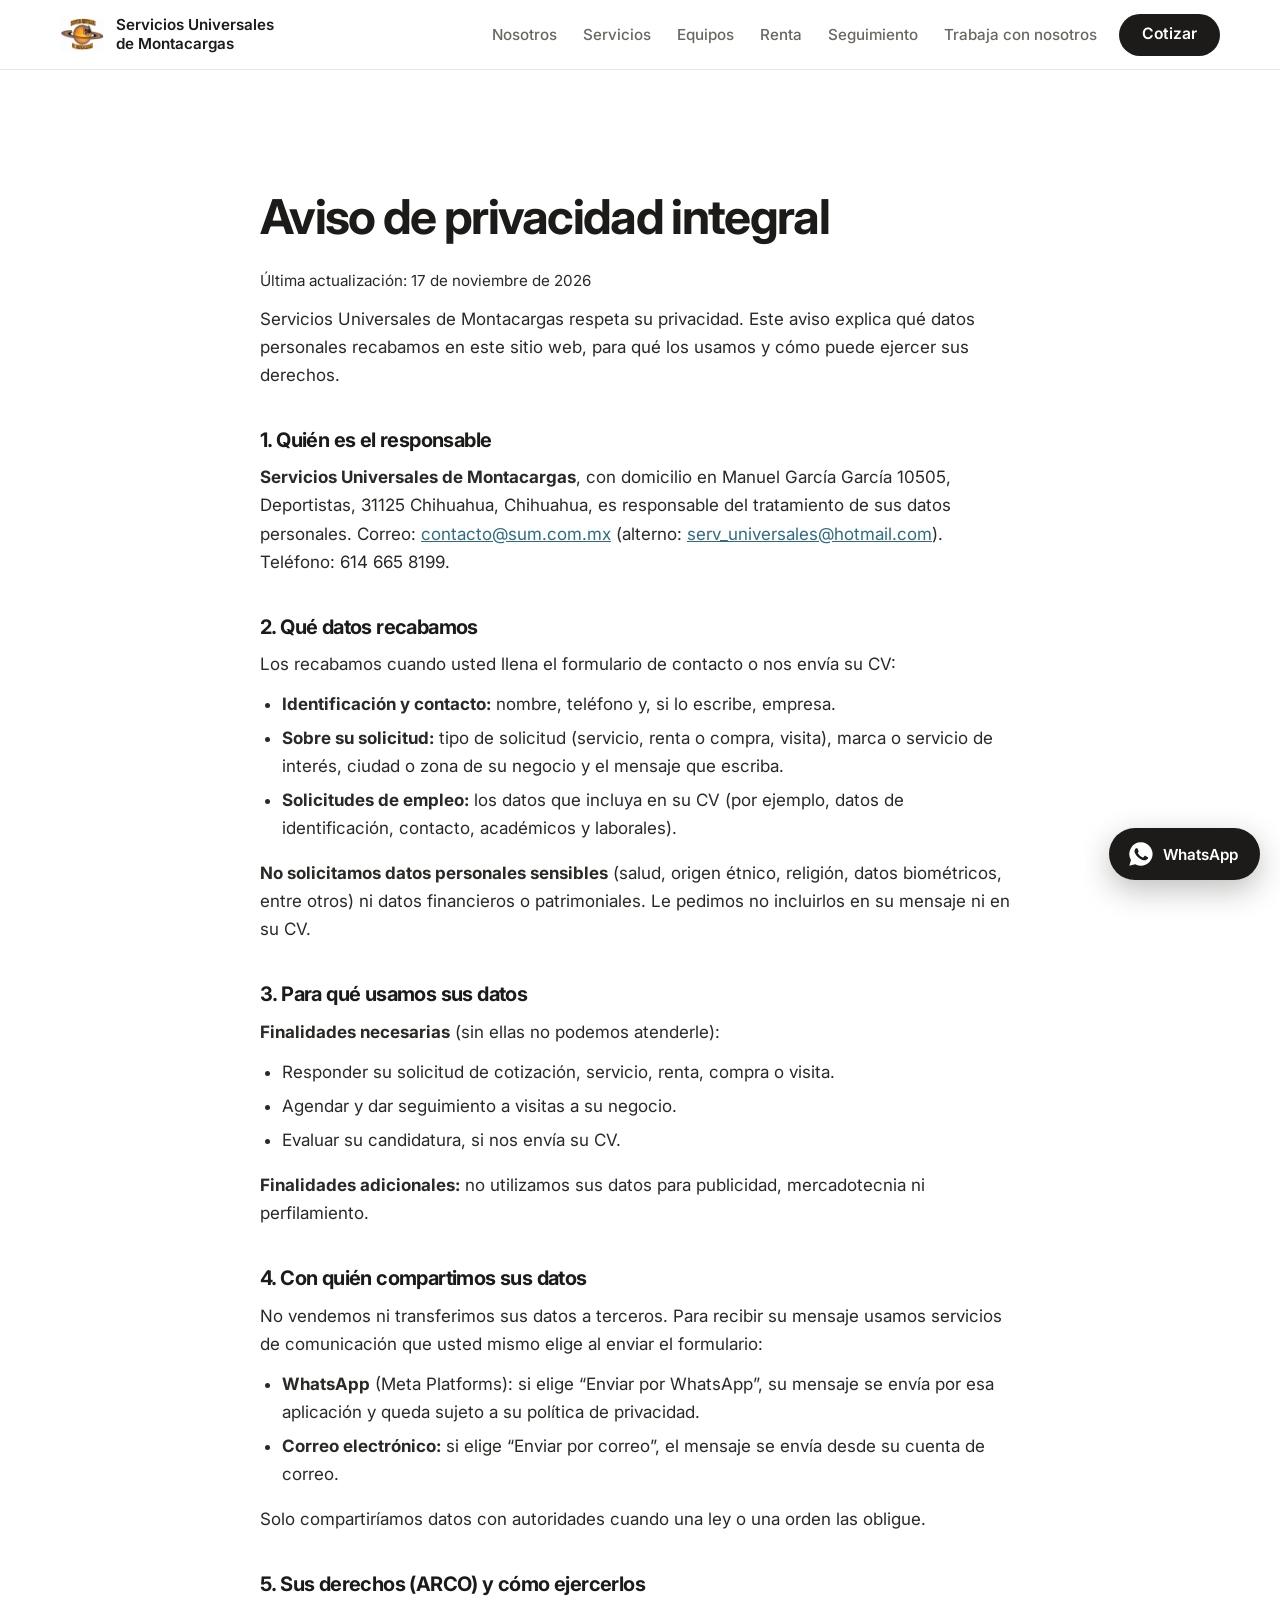
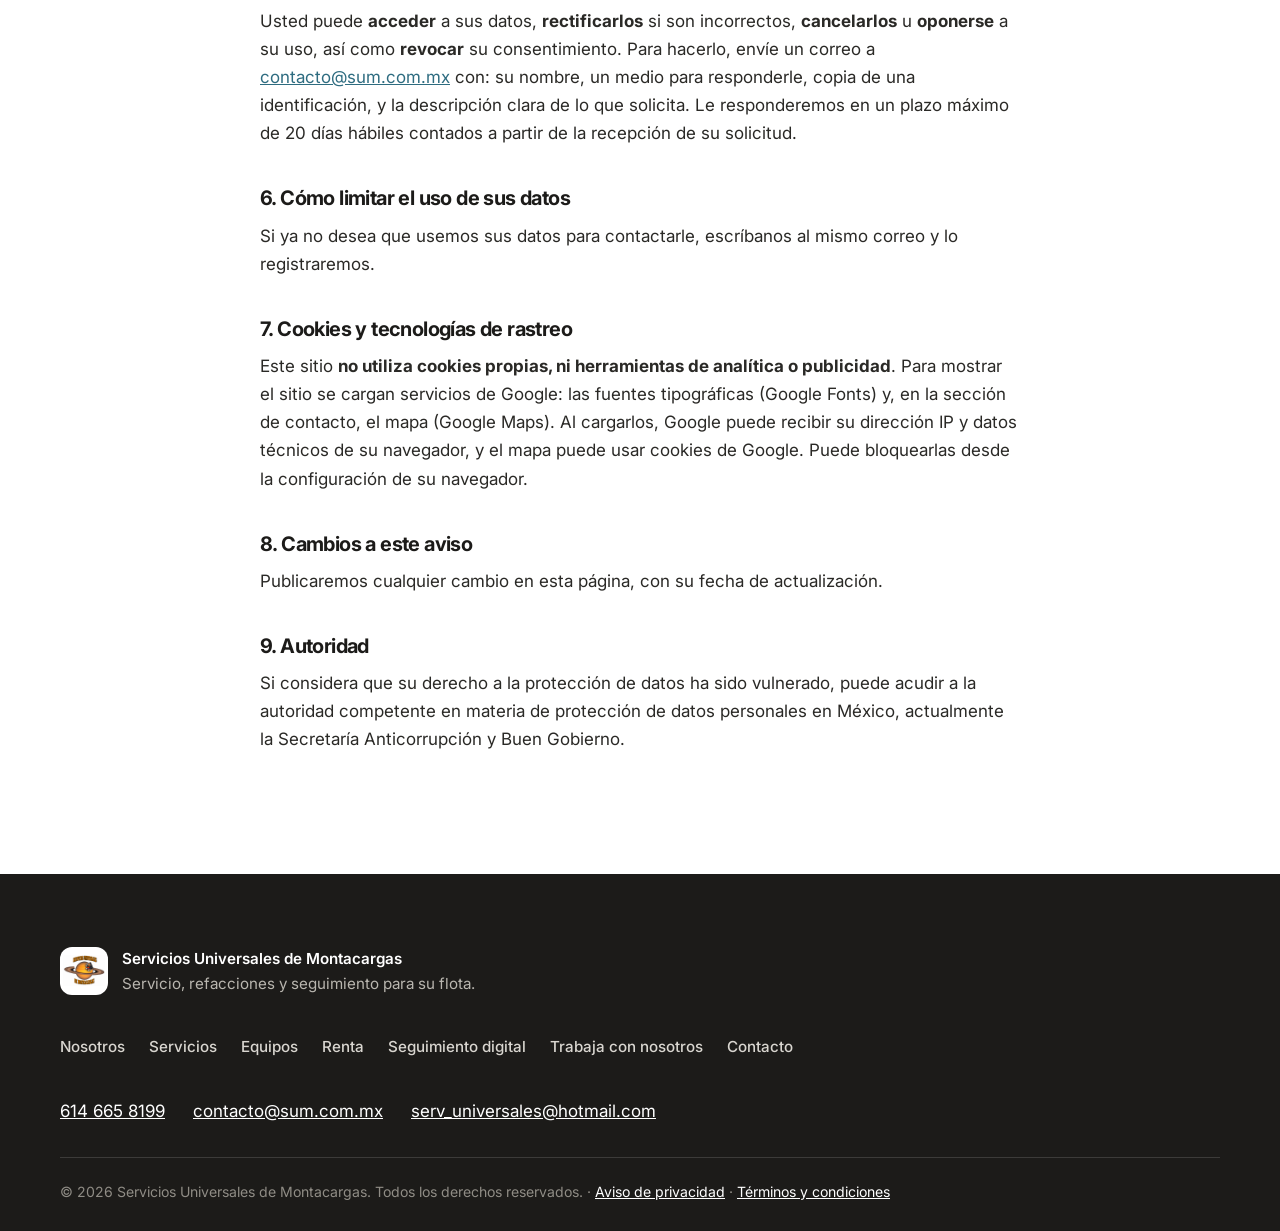
==== commit 8b272a91: "Agregar correo alterno serv_universales@hotmail.com" ====
--- a/aviso-de-privacidad.html
+++ b/aviso-de-privacidad.html
@@ -45,7 +45,7 @@
         <p class="legal__date">Última actualización: 17 de noviembre de 2026</p>
                 <p>Servicios Universales de Montacargas respeta su privacidad. Este aviso explica qué datos personales recabamos en este sitio web, para qué los usamos y cómo puede ejercer sus derechos.</p>
         <h2 class="legal__h">1. Quién es el responsable</h2>
-        <p><b>Servicios Universales de Montacargas</b>, con domicilio en Manuel García García 10505, Deportistas, 31125 Chihuahua, Chihuahua, es responsable del tratamiento de sus datos personales. Correo: <a href="mailto:contacto@sum.com.mx">contacto@sum.com.mx</a>. Teléfono: 614 665 8199.</p>
+        <p><b>Servicios Universales de Montacargas</b>, con domicilio en Manuel García García 10505, Deportistas, 31125 Chihuahua, Chihuahua, es responsable del tratamiento de sus datos personales. Correo: <a href="mailto:contacto@sum.com.mx">contacto@sum.com.mx</a> (alterno: <a href="mailto:serv_universales@hotmail.com">serv_universales@hotmail.com</a>). Teléfono: 614 665 8199.</p>
         <h2 class="legal__h">2. Qué datos recabamos</h2>
         <p>Los recabamos cuando usted llena el formulario de contacto o nos envía su CV:</p>        <ul><li><b>Identificación y contacto:</b> nombre, teléfono y, si lo escribe, empresa.</li><li><b>Sobre su solicitud:</b> tipo de solicitud (servicio, renta o compra, visita), marca o servicio de interés, ciudad o zona de su negocio y el mensaje que escriba.</li><li><b>Solicitudes de empleo:</b> los datos que incluya en su CV (por ejemplo, datos de identificación, contacto, académicos y laborales).</li></ul>        <p><b>No solicitamos datos personales sensibles</b> (salud, origen étnico, religión, datos biométricos, entre otros) ni datos financieros o patrimoniales. Le pedimos no incluirlos en su mensaje ni en su CV.</p>
         <h2 class="legal__h">3. Para qué usamos sus datos</h2>
@@ -87,6 +87,7 @@
     <ul class="wrap foot__contact">
       <li><a data-tel href="index.html#contacto">614 665 8199</a></li>
       <li><a data-email href="index.html#contacto">contacto@sum.com.mx</a></li>
+      <li><a data-email-alt href="index.html#contacto">serv_universales@hotmail.com</a></li>
     </ul>
     <p class="wrap foot__copy">© <span id="year"></span> Servicios Universales de Montacargas. Todos los derechos reservados. · <a href="aviso-de-privacidad.html">Aviso de privacidad</a> · <a href="terminos.html">Términos y condiciones</a></p>
   </footer>
